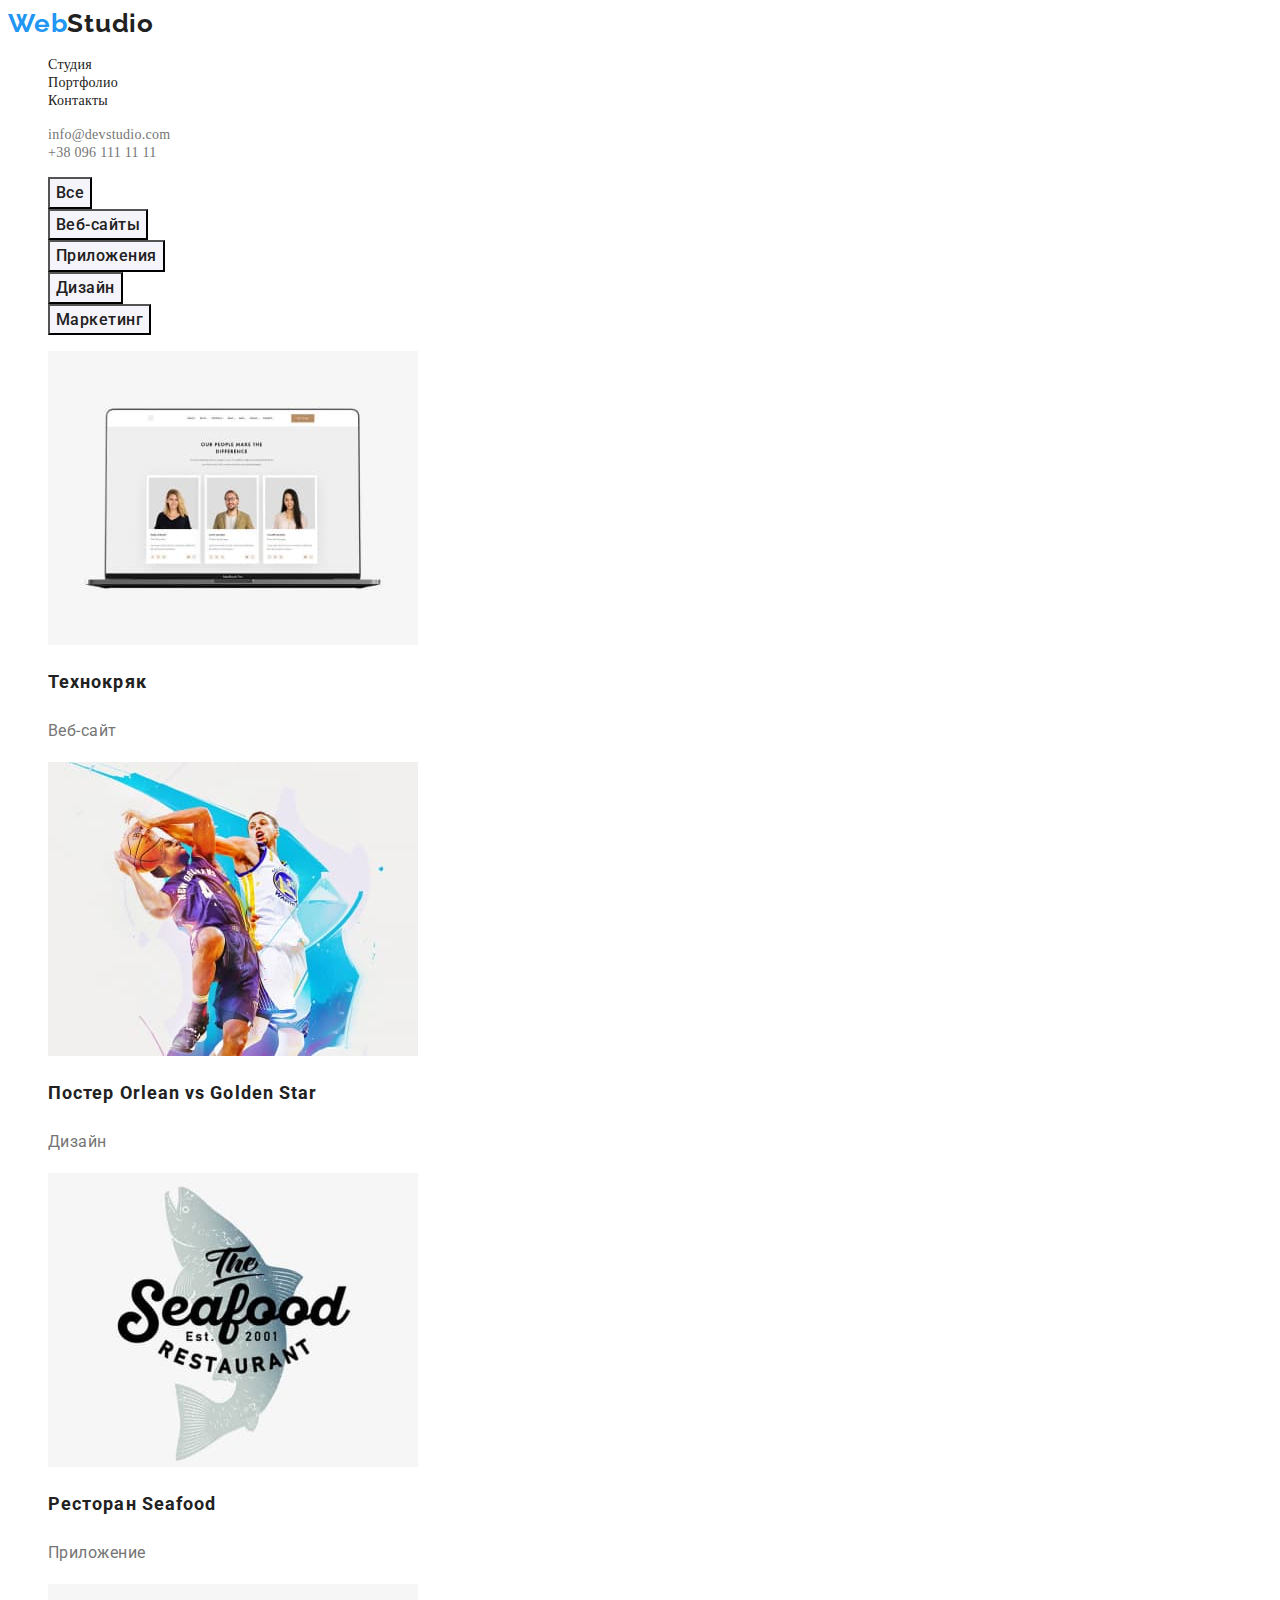
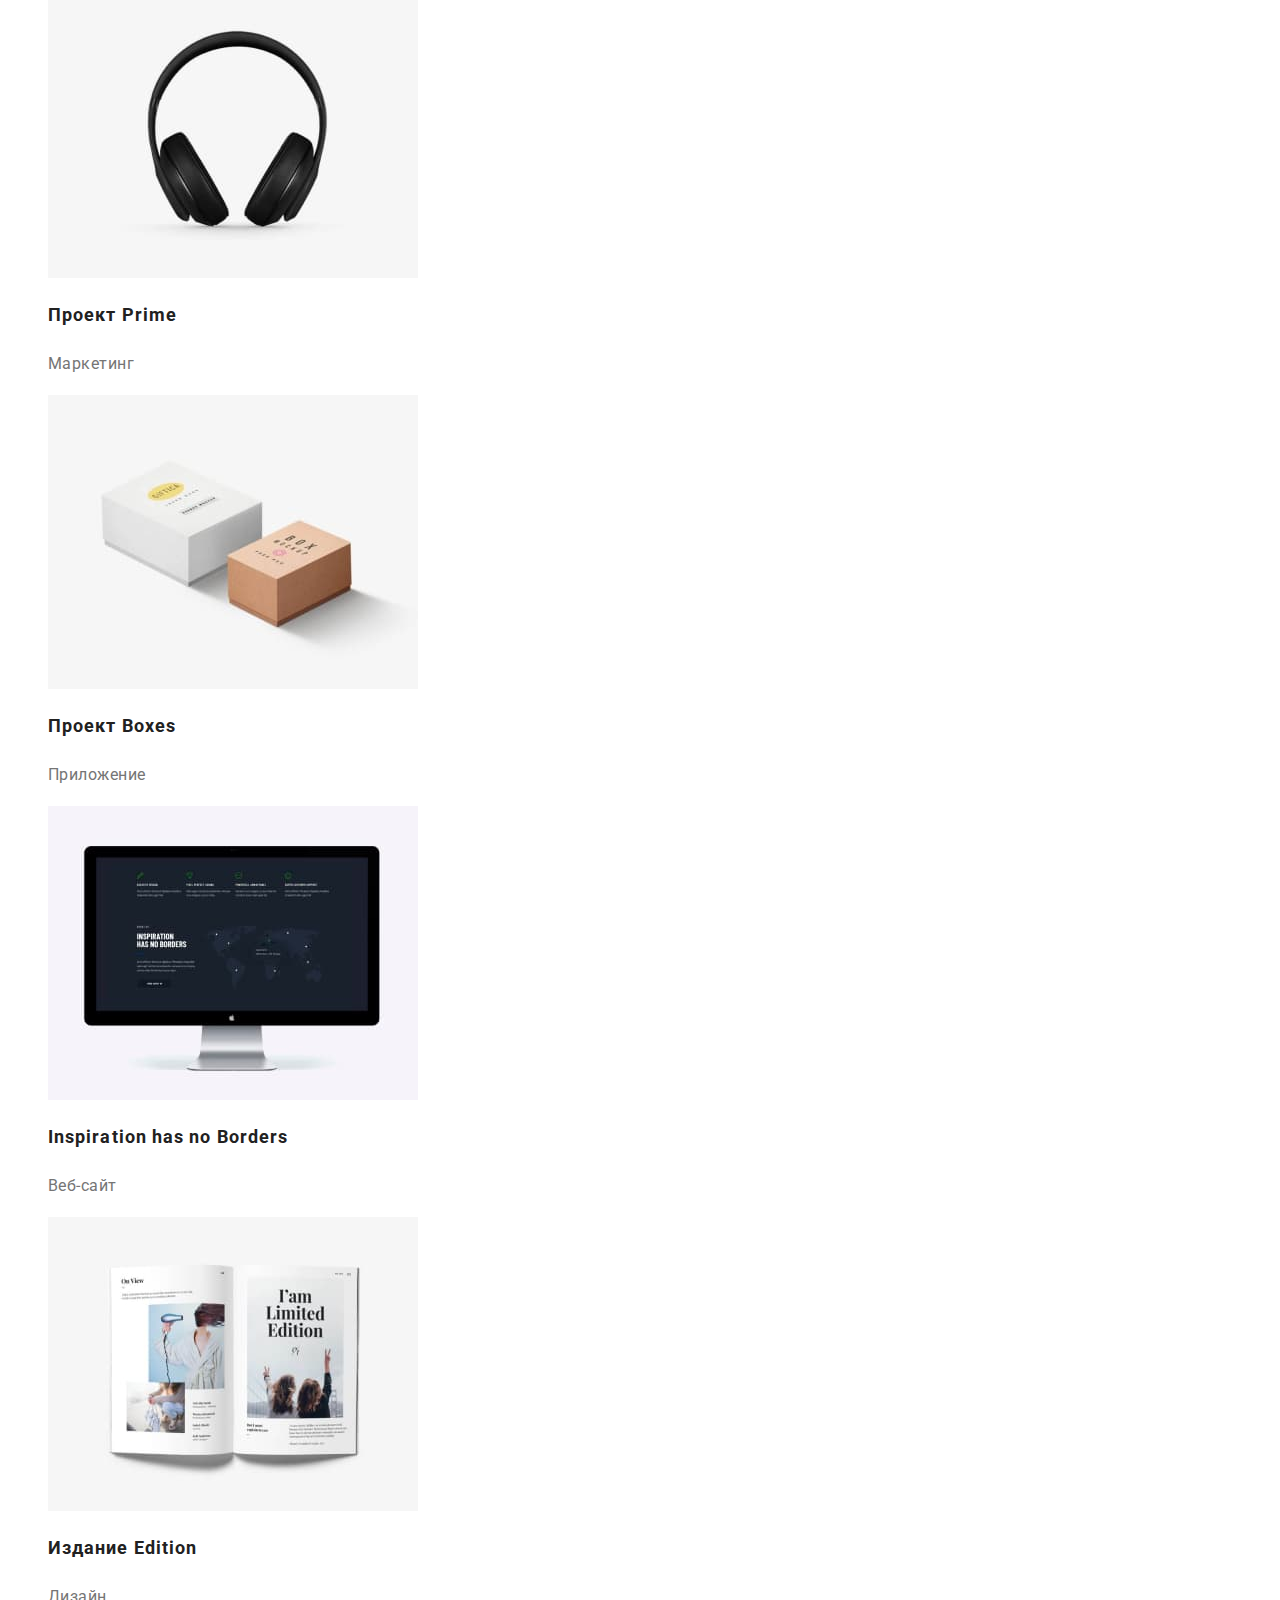
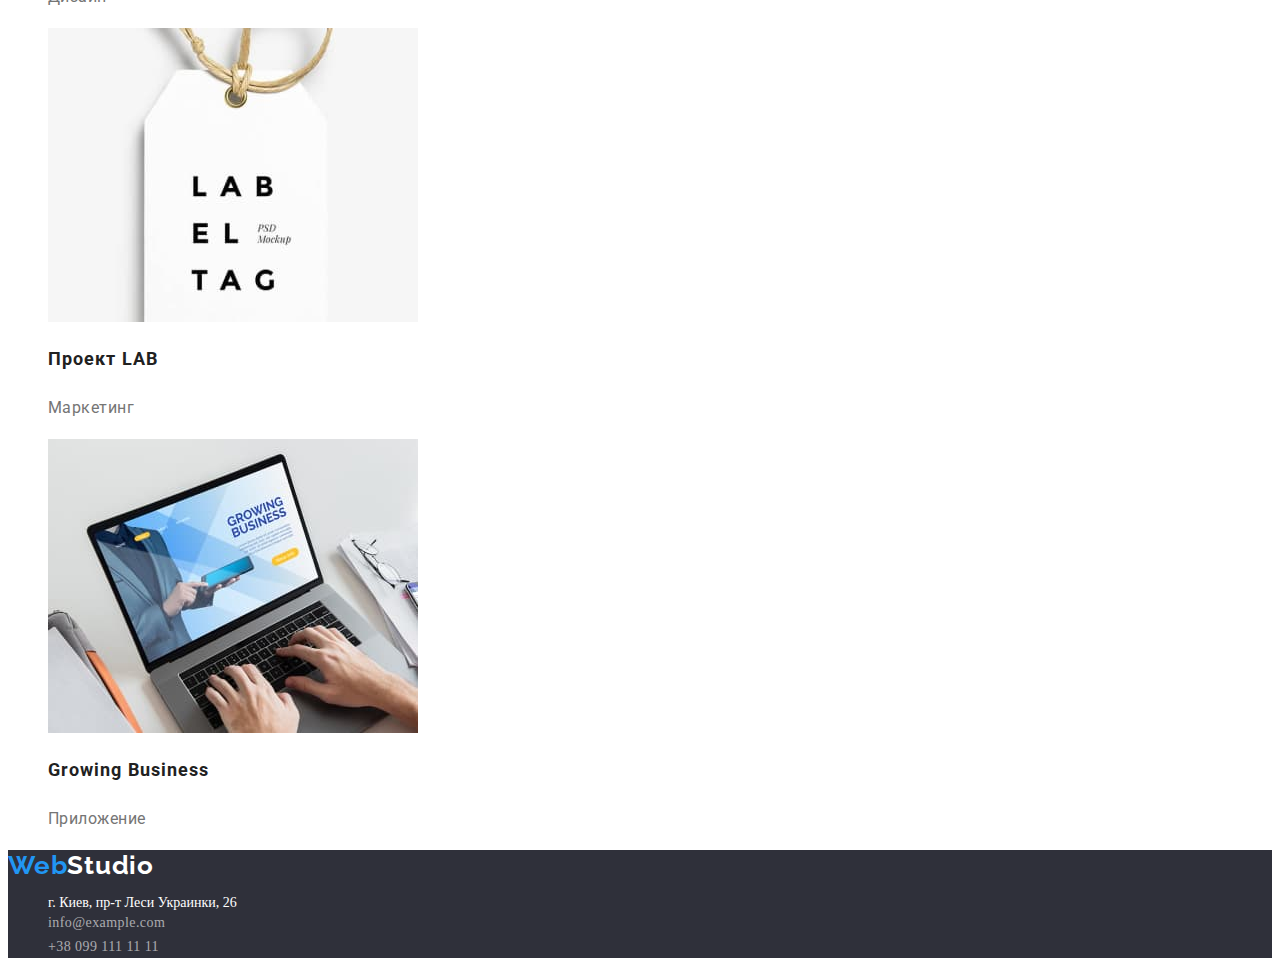
==== portfolio.html @ 95db676d "Initial commit" ====
<!DOCTYPE html>
<html lang="ru">
  <head>
    <meta charset="UTF-8" />
    <meta http-equiv="X-UA-Compatible" content="IE=edge" />
    <meta name="viewport" content="width=device-width, initial-scale=1.0" />
    <title>Document</title>
    <!--fonts-->
    <link rel="preconnect" href="https://fonts.googleapis.com" />
    <link rel="preconnect" href="https://fonts.gstatic.com" crossorigin />
    <link
      href="https://fonts.googleapis.com/css2?family=Raleway:wght@700&family=Roboto:wght@400;500;700;900&display=swap"
      rel="stylesheet"
    />
    <link rel="stylesheet" href="./css/styles.css" />
  </head>
  <body>
    <header class="header">
      <!--logo-->
      <a href="" lang="en" class="logo"
        >Web<span class="colortext-header">Studio</span></a
      >
      <section>
        <nav class="navigation">
          <ul class="list-index">
            <li class="item-index">
              <a href="./index.html" class="link">Студия</a>
            </li>
            <li class="item-index">
              <a href="./portfolio.html" class="link">Портфолио</a>
            </li>
            <li class="item-index">
              <a href="" class="link">Контакты</a>
            </li>
          </ul>
        </nav>
      </section>
      <ul class="contacts">
        <li class="item-contacts-mail">
          <a href="" class="link-contacts-mail">info@devstudio.com</a>
        </li>
        <li class="item-contacts-tel">
          <a href="" class="link-contacts-tel">+38 096 111 11 11</a>
        </li>
      </ul>
    </header>
    <main class="page">
      <section>
        <h1 hidden>Catalog</h1>
        <ul>
          <li>
            <button type="button" class="portfolio-btn">Все</button>
          </li>
          <li>
            <button type="button" class="portfolio-btn">Веб-сайты</button>
          </li>
          <li>
            <button type="button" class="portfolio-btn">Приложения</button>
          </li>
          <li>
            <button type="button" class="portfolio-btn">Дизайн</button>
          </li>
          <li>
            <button type="button" class="portfolio-btn">Маркетинг</button>
          </li>
        </ul>

        <ul>
          <li>
            <img width="370" src="./images/portfolio img1.jpg" alt="" />

            <h2 class="subtitle">Технокряк</h2>
            <p class="portfolio-content">Веб-сайт</p>
          </li>

          <li>
            <img width="370" src="./images/portfolio img2.jpg" alt="" />

            <h2 class="subtitle">
              Постер <span lang="en">Orlean vs Golden Star</span>
            </h2>
            <p class="portfolio-content">Дизайн</p>
          </li>

          <li>
            <img width="370" src="./images/portfolio img3.jpg" alt="" />

            <h2 class="subtitle">Ресторан <span lang="en">Seafood</span></h2>
            <p class="portfolio-content">Приложение</p>
          </li>

          <li>
            <img width="370" src="./images/portfolio img4.jpg" alt="" />

            <h2 class="subtitle">Проект <span lang="en">Prime</span></h2>
            <p class="portfolio-content">Маркетинг</p>
          </li>

          <li>
            <img width="370" src="./images/portfolio img5.jpg" alt="" />

            <h2 class="subtitle">Проект <span lang="en">Boxes</span></h2>
            <p class="portfolio-content">Приложение</p>
          </li>

          <li>
            <img width="370" src="./images/portfolio img6.jpg" alt="" />

            <h2 class="subtitle" lang="en">Inspiration has no Borders</h2>
            <p class="portfolio-content">Веб-сайт</p>
          </li>

          <li>
            <img width="370" src="./images/portfolio img7.jpg" alt="" />

            <h2 class="subtitle">Издание <span lang="en">Edition</span></h2>
            <p class="portfolio-content">Дизайн</p>
          </li>

          <li>
            <img width="370" src="./images/portfolio img8.jpg" alt="" />

            <h2 class="subtitle">Проект <span lang="en">LAB</span></h2>
            <p class="portfolio-content">Маркетинг</p>
          </li>

          <li>
            <img width="370" src="./images/portfolio img9.jpg" alt="" />

            <h2 class="subtitle" lang="en">Growing Business</h2>
            <p class="portfolio-content">Приложение</p>
          </li>
        </ul>
      </section>
    </main>
    <footer class="footer">
      <!--logo-->
      <a href="" class="logo"
        >Web<span class="colortext-footer">Studio</span></a
      >
      <address class="address">
        <ul class="address-list">
          <li class="address-item">г. Киев, пр-т Леси Украинки, 26</li>
          <li>
            <a href="" class="mail">info@example.com</a>
          </li>
          <li>
            <a href="" class="tel">+38 099 111 11 11</a>
          </li>
        </ul>
      </address>
    </footer>
  </body>
</html>
---- css/styles.css ----
:root{
    --main-text-color: #212121;
    --secondary-text-color: #757575;
    --text-color: #FFFFFF;
    --accent: #2196F3;
    --main-background-color:#F5F4FA;
    --secondary-background-color:#FFFFFF;
    --additional-color:#2F303A;
}
.page{
    background-color: #FFFFFF;
    font-family: Roboto,sans-serif;
}
/*main text color #212121*/
/*secondary text color #757575*/
/*#FFFFFF*/
/*accent #2196F3*/
/*header styles*/
.header {
    background-color: #FFFFFF
}
ul{list-style: none;}

.logo {
    font-family: 'Raleway';
    font-weight: 700;
    font-size: 26px;
    line-height: 1.2;
    letter-spacing: 0.03em;
    color:var(--accent);
    text-decoration: none;
}
.colortext-header{
    color:var(--main-text-color);
}
.link.current{
    color: #2196F3;}
.link{
    font-weight: 500;
    font-size: 14px;
    line-height: 1.14;
    letter-spacing: 0.02em;
    color:var(--main-text-color);
    text-decoration: none;
}
.link:hover,
.link:focus {
    color: var(--accent);
}

.link-contacts-mail {
    font-weight: 500;
    font-size: 14px;
    line-height: 1.14;
    letter-spacing: 0.02em;
    color:var(--secondary-text-color);
    text-decoration: none;
}
.link-contacts-mail:hover,
.link-contacts-mail:focus{
    color:var(--accent);
}

.link-contacts-tel {
    font-weight: 500;
    font-size: 14px;
    line-height: 1.14;
    letter-spacing: 0.02em;
    color:var(--secondary-text-color);
    text-decoration: none;
}
.link-contacts-tel:hover,
.link-contacts-tel:focus{
    color: var(--accent);
}

/*hero styles*/
.hero {
    background-color: var(--additional-color);
}

.hero-title {
    font-weight: 900;
    font-size: 44px;
    line-height:1.4;
    text-align:center;
    letter-spacing: 0.06em;
    text-transform: uppercase;
    color:var(--text-color);
}
.hero-btn {
    font-size: 16px;
    line-height: 1.8;
    font-weight: 700;
    font-family: inherit;
    background:var(--accent);
    color: var(--text-color);
    box-shadow: 0px 4px 4px rgba(0, 0, 0, 0.15);
    border-radius: 4;
    cursor: pointer;
}


/*features*/
.list-features {
    font-size: 14px;
    line-height: 1.7;
    letter-spacing: 0.03em;
    color:var(--secondary-text-color);
}

.title-features {
    font-weight: 700;
    font-size: 14px;
    line-height: 1.14;
    letter-spacing: 0.03em;
    text-transform: uppercase;
    color:var(--main-text-color);
}
/*work*/
.work {
    background-color: var(--text-color);
}

.section-title {
    font-weight: 700;
    font-size: 36px;
    line-height: 1.2;
    text-align: center;
    letter-spacing: 0.03em;
    color:var(--main-text-color);
}

/*team*/
.team{
    background-color: var(--main-background-color);
}
.team-item{
    background-color: var(--secondary-background-color);
}
.team-subtitle{
        font-size: 16px;
        font-weight: 500;
        line-height: 1.2;
        letter-spacing: 0.03em;
        text-align: center;
        color: var(--main-text-color);
}
.position{
        font-size: 16px;
        font-weight: 400;
        line-height: 1.2;
        letter-spacing: 0.03em;
        text-align: center;
        color: var(--secondary-text-color);
}
/*footer*/
.footer {
    background-color: var(--additional-color);
    border-radius: 0;
}
.colortext-footer {
    color: var(--text-color);
}
.address-list{
    font-size: 14px;
    font-style: normal;
    color: var(--text-color);
}
.mail{
    font-style: normal;
    font-size: 14px;
    line-height: 1.7;
    letter-spacing: 0.03em;
    text-decoration: none;
    color: rgba(255, 255, 255, 0.6);}
.mail:hover,
.mail:focus{
    color: var(--accent);
    color: var(--accent);
}
  .tel  {
    font-style: normal;
    font-size: 14px;
    line-height: 1.7;
    letter-spacing: 0.03em;
    text-decoration: none;
    color: rgba(255, 255, 255, 0.6);
}
.tel:hover,
.mail:focus{
    color: var(--accent);
}

/*portfolio*/
.portfolio-btn{
    font-family: inherit;
    font-size: 16px;
    font-weight: 500;
    line-height: 1.6;
    letter-spacing: 0.03em;
    text-align: center;
    background: #F5F4FA;
    color: var(--main-text-color);

}
.portfolio-btn:hover,
.portfolio-btn:focus{   
    background: var(--accent);
    color: var(--text-color);
    cursor: pointer;
}
.subtitle{
    font-style: normal;
    font-weight: 700;
    font-size: 18px;
    line-height: 36px;
    letter-spacing: 0.06em;
    color: var(--main-text-color);
}
.portfolio-content{
    font-style: normal;
    font-size: 16px;
    line-height: 30px;
    letter-spacing: 0.03em;
    color: var(--secondary-text-color);
}
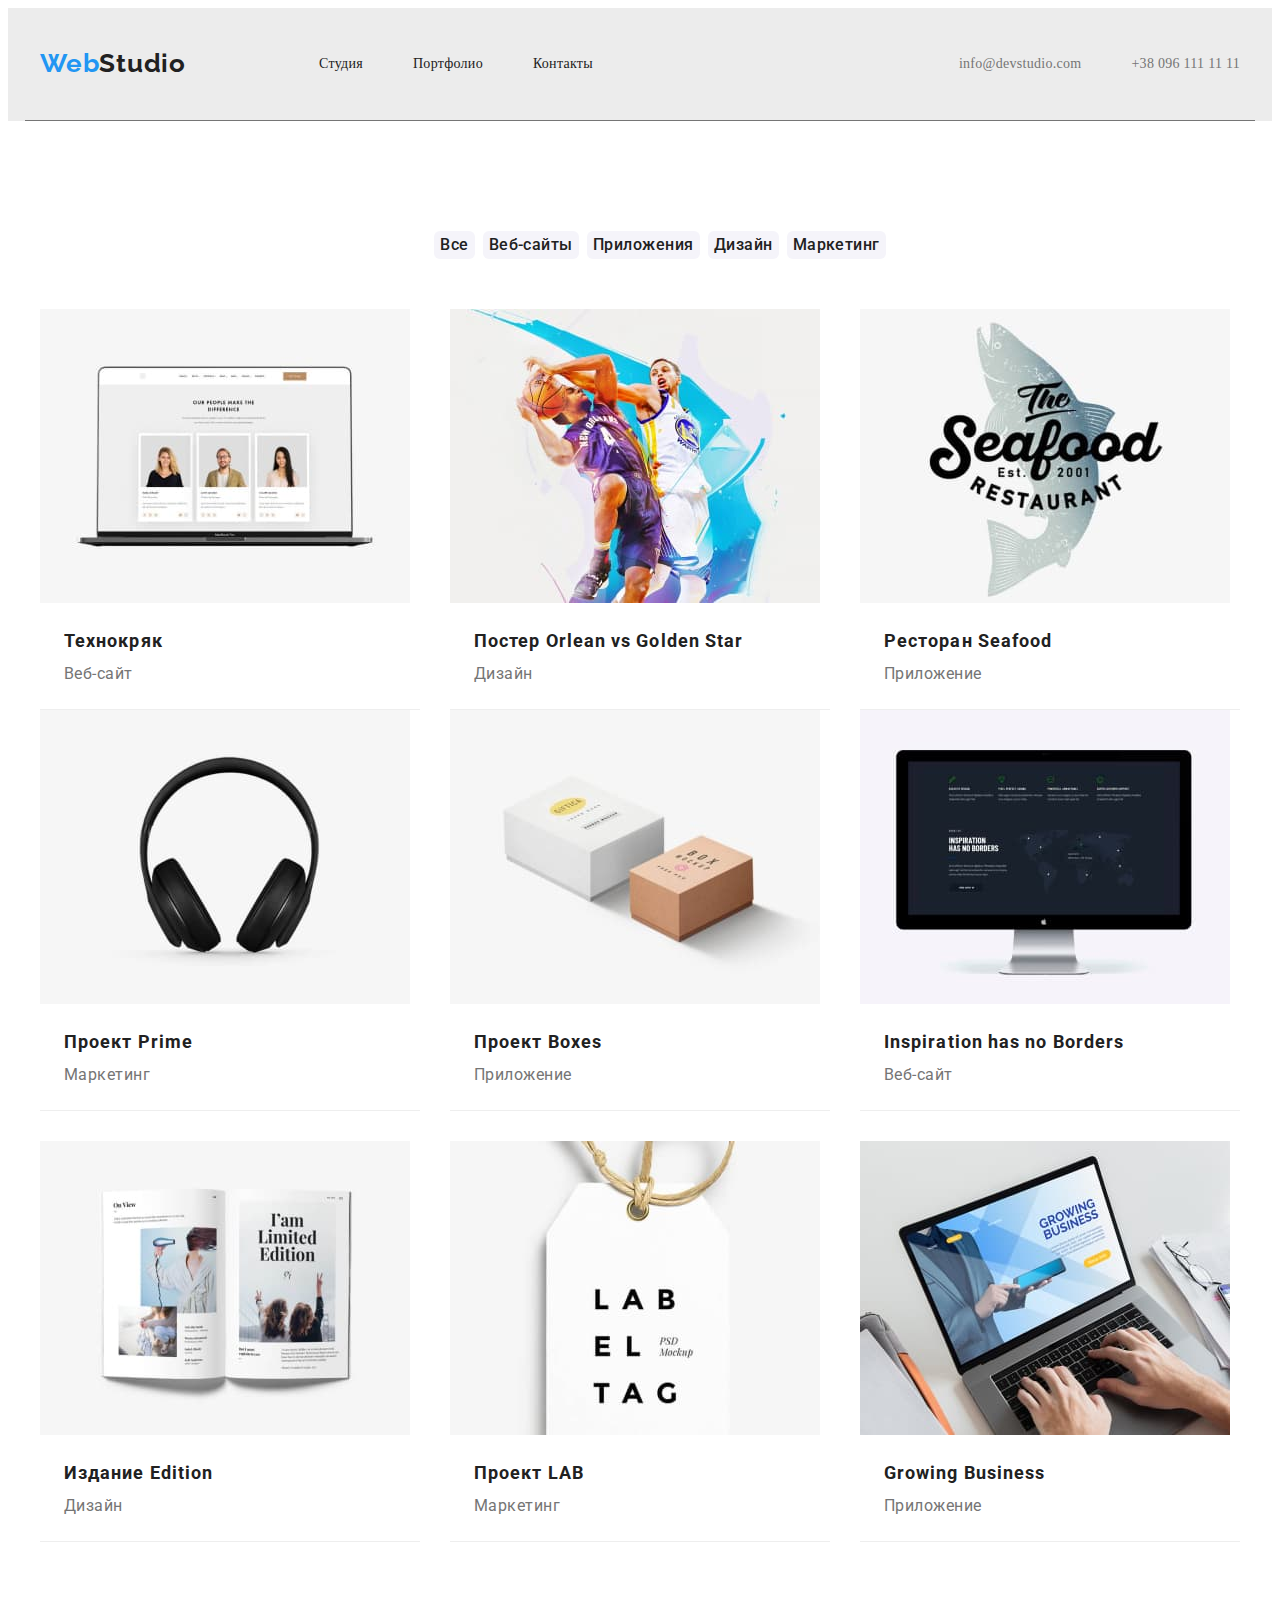
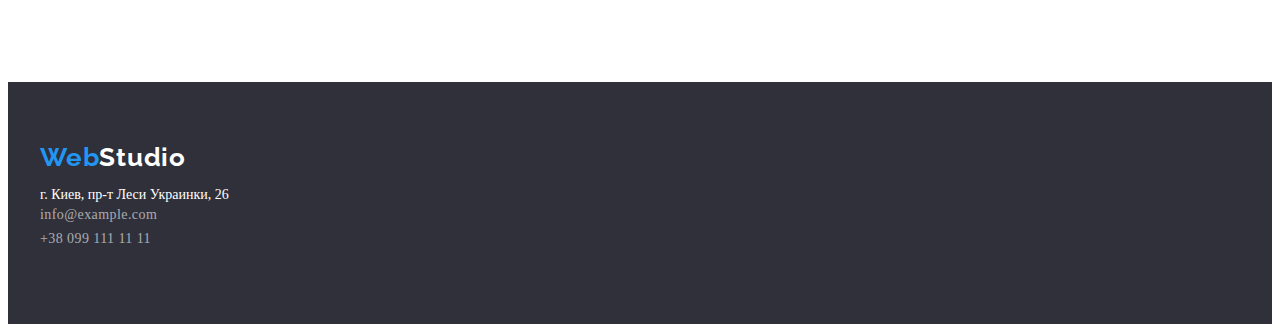
==== commit 271adf2f: "portfolio(completed)" ====
--- a/portfolio.html
+++ b/portfolio.html
@@ -16,139 +16,144 @@
   </head>
   <body>
     <header class="header">
-      <!--logo-->
-      <a href="" lang="en" class="logo"
-        >Web<span class="colortext-header">Studio</span></a
-      >
-      <section>
-        <nav class="navigation">
-          <ul class="list-index">
-            <li class="item-index">
-              <a href="./index.html" class="link">Студия</a>
+      <div class="container header-container">
+        <!--logo-->
+        <a href="" lang="en" class="logo"
+          >Web<span class="colortext-header">Studio</span></a
+        >
+        <section>
+          <nav class="navigation">
+            <ul class="list-index">
+              <li class="item-index">
+                <a href="./index.html" class="link">Студия</a>
+              </li>
+              <li class="item-index">
+                <a href="./portfolio.html" class="link">Портфолио</a>
+              </li>
+              <li class="item-index">
+                <a href="" class="link">Контакты</a>
+              </li>
+            </ul>
+          </nav>
+        </section>
+        <ul class="contacts">
+          <li class="item-contacts-mail">
+            <a href="" class="link-contacts-mail">info@devstudio.com</a>
+          </li>
+          <li class="item-contacts-tel">
+            <a href="" class="link-contacts-tel">+38 096 111 11 11</a>
+          </li>
+        </ul>
+      </div>
+    </header>
+    <main class="page">
+      <section class="portfolio">
+        <div class="container">
+          <h1 hidden>Catalog</h1>
+          <ul class="btn-list">
+            <li class="btn-item">
+              <button type="button" class="portfolio-btn">Все</button>
             </li>
-            <li class="item-index">
-              <a href="./portfolio.html" class="link">Портфолио</a>
+            <li class="btn-item">
+              <button type="button" class="portfolio-btn">Веб-сайты</button>
             </li>
-            <li class="item-index">
-              <a href="" class="link">Контакты</a>
+            <li class="btn-item">
+              <button type="button" class="portfolio-btn">Приложения</button>
+            </li>
+            <li class="btn-item">
+              <button type="button" class="portfolio-btn">Дизайн</button>
+            </li>
+            <li class="btn-item">
+              <button type="button" class="portfolio-btn">Маркетинг</button>
             </li>
           </ul>
-        </nav>
-      </section>
-      <ul class="contacts">
-        <li class="item-contacts-mail">
-          <a href="" class="link-contacts-mail">info@devstudio.com</a>
-        </li>
-        <li class="item-contacts-tel">
-          <a href="" class="link-contacts-tel">+38 096 111 11 11</a>
-        </li>
-      </ul>
-    </header>
-    <main class="page">
-      <section>
-        <h1 hidden>Catalog</h1>
-        <ul>
-          <li>
-            <button type="button" class="portfolio-btn">Все</button>
-          </li>
-          <li>
-            <button type="button" class="portfolio-btn">Веб-сайты</button>
-          </li>
-          <li>
-            <button type="button" class="portfolio-btn">Приложения</button>
-          </li>
-          <li>
-            <button type="button" class="portfolio-btn">Дизайн</button>
-          </li>
-          <li>
-            <button type="button" class="portfolio-btn">Маркетинг</button>
-          </li>
-        </ul>
+          <ul class="portfolio-container">
+            <li class="portfolio-item">
+              <img width="370" src="./images/portfolio img1.jpg" alt="" />
 
-        <ul>
-          <li>
-            <img width="370" src="./images/portfolio img1.jpg" alt="" />
+              <h2 class="subtitle">Технокряк</h2>
+              <p class="portfolio-content">Веб-сайт</p>
+            </li>
 
-            <h2 class="subtitle">Технокряк</h2>
-            <p class="portfolio-content">Веб-сайт</p>
-          </li>
+            <li class="portfolio-item">
+              <img width="370" src="./images/portfolio img2.jpg" alt="" />
 
-          <li>
-            <img width="370" src="./images/portfolio img2.jpg" alt="" />
+              <h2 class="subtitle">
+                Постер <span lang="en">Orlean vs Golden Star</span>
+              </h2>
+              <p class="portfolio-content">Дизайн</p>
+            </li>
 
-            <h2 class="subtitle">
-              Постер <span lang="en">Orlean vs Golden Star</span>
-            </h2>
-            <p class="portfolio-content">Дизайн</p>
-          </li>
+            <li class="portfolio-item">
+              <img width="370" src="./images/portfolio img3.jpg" alt="" />
 
-          <li>
-            <img width="370" src="./images/portfolio img3.jpg" alt="" />
+              <h2 class="subtitle">Ресторан <span lang="en">Seafood</span></h2>
+              <p class="portfolio-content">Приложение</p>
+            </li>
 
-            <h2 class="subtitle">Ресторан <span lang="en">Seafood</span></h2>
-            <p class="portfolio-content">Приложение</p>
-          </li>
+            <li class="portfolio-item">
+              <img width="370" src="./images/portfolio img4.jpg" alt="" />
 
-          <li>
-            <img width="370" src="./images/portfolio img4.jpg" alt="" />
+              <h2 class="subtitle">Проект <span lang="en">Prime</span></h2>
+              <p class="portfolio-content">Маркетинг</p>
+            </li>
 
-            <h2 class="subtitle">Проект <span lang="en">Prime</span></h2>
-            <p class="portfolio-content">Маркетинг</p>
-          </li>
+            <li class="portfolio-item">
+              <img width="370" src="./images/portfolio img5.jpg" alt="" />
 
-          <li>
-            <img width="370" src="./images/portfolio img5.jpg" alt="" />
+              <h2 class="subtitle">Проект <span lang="en">Boxes</span></h2>
+              <p class="portfolio-content">Приложение</p>
+            </li>
 
-            <h2 class="subtitle">Проект <span lang="en">Boxes</span></h2>
-            <p class="portfolio-content">Приложение</p>
-          </li>
+            <li class="portfolio-item">
+              <img width="370" src="./images/portfolio img6.jpg" alt="" />
 
-          <li>
-            <img width="370" src="./images/portfolio img6.jpg" alt="" />
+              <h2 class="subtitle" lang="en">Inspiration has no Borders</h2>
+              <p class="portfolio-content">Веб-сайт</p>
+            </li>
 
-            <h2 class="subtitle" lang="en">Inspiration has no Borders</h2>
-            <p class="portfolio-content">Веб-сайт</p>
-          </li>
+            <li class="portfolio-item">
+              <img width="370" src="./images/portfolio img7.jpg" alt="" />
 
-          <li>
-            <img width="370" src="./images/portfolio img7.jpg" alt="" />
+              <h2 class="subtitle">Издание <span lang="en">Edition</span></h2>
+              <p class="portfolio-content">Дизайн</p>
+            </li>
 
-            <h2 class="subtitle">Издание <span lang="en">Edition</span></h2>
-            <p class="portfolio-content">Дизайн</p>
-          </li>
+            <li class="portfolio-item">
+              <img width="370" src="./images/portfolio img8.jpg" alt="" />
 
-          <li>
-            <img width="370" src="./images/portfolio img8.jpg" alt="" />
+              <h2 class="subtitle">Проект <span lang="en">LAB</span></h2>
+              <p class="portfolio-content">Маркетинг</p>
+            </li>
 
-            <h2 class="subtitle">Проект <span lang="en">LAB</span></h2>
-            <p class="portfolio-content">Маркетинг</p>
-          </li>
+            <li class="portfolio-item">
+              <img width="370" src="./images/portfolio img9.jpg" alt="" />
 
-          <li>
-            <img width="370" src="./images/portfolio img9.jpg" alt="" />
-
-            <h2 class="subtitle" lang="en">Growing Business</h2>
-            <p class="portfolio-content">Приложение</p>
-          </li>
-        </ul>
+              <h2 class="subtitle" lang="en">Growing Business</h2>
+              <p class="portfolio-content">Приложение</p>
+            </li>
+          </ul>
+        </div>
       </section>
     </main>
     <footer class="footer">
-      <!--logo-->
-      <a href="" class="logo"
-        >Web<span class="colortext-footer">Studio</span></a
-      >
-      <address class="address">
-        <ul class="address-list">
-          <li class="address-item">г. Киев, пр-т Леси Украинки, 26</li>
-          <li>
-            <a href="" class="mail">info@example.com</a>
-          </li>
-          <li>
-            <a href="" class="tel">+38 099 111 11 11</a>
-          </li>
-        </ul>
-      </address>
+      <div class="container">
+        <!--logo-->
+        <a href="" class="logo"
+          >Web<span class="colortext-footer">Studio</span></a
+        >
+        <address class="address">
+          <ul class="address-list">
+            <li class="address-item">г. Киев, пр-т Леси Украинки, 26</li>
+            <li>
+              <a href="" class="mail">info@example.com</a>
+            </li>
+            <li>
+              <a href="" class="tel">+38 099 111 11 11</a>
+            </li>
+          </ul>
+        </address>
+      </div>
     </footer>
   </body>
 </html>
--- a/css/styles.css
+++ b/css/styles.css
@@ -6,22 +6,49 @@
     --main-background-color:#F5F4FA;
     --secondary-background-color:#FFFFFF;
     --additional-color:#2F303A;
+    --border-color:#ECECEC;
+    --secondary-border-color:#EEEEEE;
 }
 .page{
     background-color: #FFFFFF;
     font-family: Roboto,sans-serif;
+}
+h1, h2, h3, p{
+    margin: 0;
+}
+img{
+    display: block;
+    max-width: 100%;
+}
+.section{
+    padding-top: 94px;
+    padding-bottom: 94px;
 }
 /*main text color #212121*/
 /*secondary text color #757575*/
 /*#FFFFFF*/
 /*accent #2196F3*/
 /*header styles*/
-.header {
-    background-color: #FFFFFF
-}
-ul{list-style: none;}
+
+.container{
+    width: 1200px;
+    padding-left: 15px;
+    padding-right: 15px;
+    margin-left: auto;
+    margin-right: auto;
+}
+.header{
+    background-color: var(--border-color)
+}
+.header-container {
+    display: flex;
+    align-items: center;
+    border-bottom:1px solid var(--secondary-text-color) ;}
+ul{
+    list-style: none;}
 
 .logo {
+    margin-right: 93px;
     font-family: 'Raleway';
     font-weight: 700;
     font-size: 26px;
@@ -33,8 +60,17 @@
 .colortext-header{
     color:var(--main-text-color);
 }
+.list-index{
+    display: flex;
+}
+.item-index{
+    margin-right: 50px;
+}
+.item-index:last-child{
+    margin-right: 0;
+}
 .link.current{
-    color: #2196F3;}
+    color: var(--accent);}
 .link{
     font-weight: 500;
     font-size: 14px;
@@ -42,12 +78,20 @@
     letter-spacing: 0.02em;
     color:var(--main-text-color);
     text-decoration: none;
+    padding-top: 32px;
+    padding-bottom: 32px;
+    display: block;
 }
 .link:hover,
 .link:focus {
     color: var(--accent);
 }
 
+.contacts{
+    margin-left: auto;
+    display: flex;
+    align-items: center;
+}
 .link-contacts-mail {
     font-weight: 500;
     font-size: 14px;
@@ -55,6 +99,9 @@
     letter-spacing: 0.02em;
     color:var(--secondary-text-color);
     text-decoration: none;
+    padding-top: 32px;
+    padding-bottom: 32px;
+    display: block;
 }
 .link-contacts-mail:hover,
 .link-contacts-mail:focus{
@@ -68,17 +115,29 @@
     letter-spacing: 0.02em;
     color:var(--secondary-text-color);
     text-decoration: none;
+    padding-top: 32px;
+    padding-bottom: 32px;
+    display: block;
 }
 .link-contacts-tel:hover,
 .link-contacts-tel:focus{
     color: var(--accent);
+}
+.item-contacts-mail{
+    margin-right: 50px;
 }
 
 /*hero styles*/
 .hero {
     background-color: var(--additional-color);
 }
-
+.hero{
+    padding-left: 452px;;
+    padding-right: 452px;
+    padding-top:200px ;
+    padding-bottom:280px ;
+    align-content: center;
+}
 .hero-title {
     font-weight: 900;
     font-size: 44px;
@@ -89,6 +148,8 @@
     color:var(--text-color);
 }
 .hero-btn {
+    width: 200px;
+    height: 50px;
     font-size: 16px;
     line-height: 1.8;
     font-weight: 700;
@@ -96,7 +157,7 @@
     background:var(--accent);
     color: var(--text-color);
     box-shadow: 0px 4px 4px rgba(0, 0, 0, 0.15);
-    border-radius: 4;
+    text-align: center;
     cursor: pointer;
 }
 
@@ -108,6 +169,10 @@
     letter-spacing: 0.03em;
     color:var(--secondary-text-color);
 }
+.item-features{
+    display:inline-block;
+    width: 270px;
+}
 
 .title-features {
     font-weight: 700;
@@ -116,6 +181,14 @@
     letter-spacing: 0.03em;
     text-transform: uppercase;
     color:var(--main-text-color);
+    margin-bottom: 10px;
+}
+.content-features{
+    width: 270px;
+    margin-right: 30px;
+}
+.content-features:last-child{
+    margin-right: 0;
 }
 /*work*/
 .work {
@@ -130,18 +203,38 @@
     letter-spacing: 0.03em;
     color:var(--main-text-color);
 }
+.work-list{
+    display: flex;
+}
+.work-item{
+    width: 370px;
+    margin-right: 30px;
+}
+.work-item:last-child{
+    margin-right: 0;
+}
 
 /*team*/
 .team{
     background-color: var(--main-background-color);
 }
+.team-list{
+    display: flex;
+}
 .team-item{
     background-color: var(--secondary-background-color);
+    width: 270px;
+    margin-right:30px;
+}
+.team-item:last-child{
+    margin-right: 0;
 }
 .team-subtitle{
         font-size: 16px;
         font-weight: 500;
         line-height: 1.2;
+        margin-top: 30px;
+        margin-bottom: 10px;
         letter-spacing: 0.03em;
         text-align: center;
         color: var(--main-text-color);
@@ -152,10 +245,13 @@
         line-height: 1.2;
         letter-spacing: 0.03em;
         text-align: center;
+        margin-bottom: 30px;
         color: var(--secondary-text-color);
 }
 /*footer*/
 .footer {
+    padding-top: 60px;
+    padding-bottom: 60px;
     background-color: var(--additional-color);
     border-radius: 0;
 }
@@ -163,6 +259,7 @@
     color: var(--text-color);
 }
 .address-list{
+    padding-left: 0;
     font-size: 14px;
     font-style: normal;
     color: var(--text-color);
@@ -193,7 +290,26 @@
 }
 
 /*portfolio*/
+.portfolio{
+    padding-top: 94px;
+    padding-bottom: 94px;
+}
+.btn-list{
+    display: flex;
+    align-items: center;
+    justify-content: center;
+    margin-bottom: 50px;
+}
+.btn-item{
+    margin-right: 8px;
+}
+.btn-item:last-child{
+    margin-right: 0;
+}
 .portfolio-btn{
+    padding: 6px, 22px;
+    border: none;
+    border-radius: 6px;
     font-family: inherit;
     font-size: 16px;
     font-weight: 500;
@@ -218,10 +334,33 @@
     letter-spacing: 0.06em;
     color: var(--main-text-color);
 }
+.portfolio-container{
+    display: flex;
+    flex-wrap: wrap;
+    padding-left: 0;
+}
+.portfolio-item{
+    width: 380px;
+    margin-right: 30px;
+    margin-bottom: 30px;
+    border-bottom:1px solid var(--secondary-border-color) ;
+}
+.portfolio-item:nth-child(3n){
+    margin-right: 0;
+}
+.portfolio-item:nth-child(-n+3){
+    margin-bottom: 0;
+}
+.subtitle{
+    margin-left: 24px;
+    margin-top: 20px;
+}
 .portfolio-content{
+    margin-left: 24px;
+    margin-bottom: 20px;
     font-style: normal;
     font-size: 16px;
     line-height: 30px;
     letter-spacing: 0.03em;
     color: var(--secondary-text-color);
-}+}
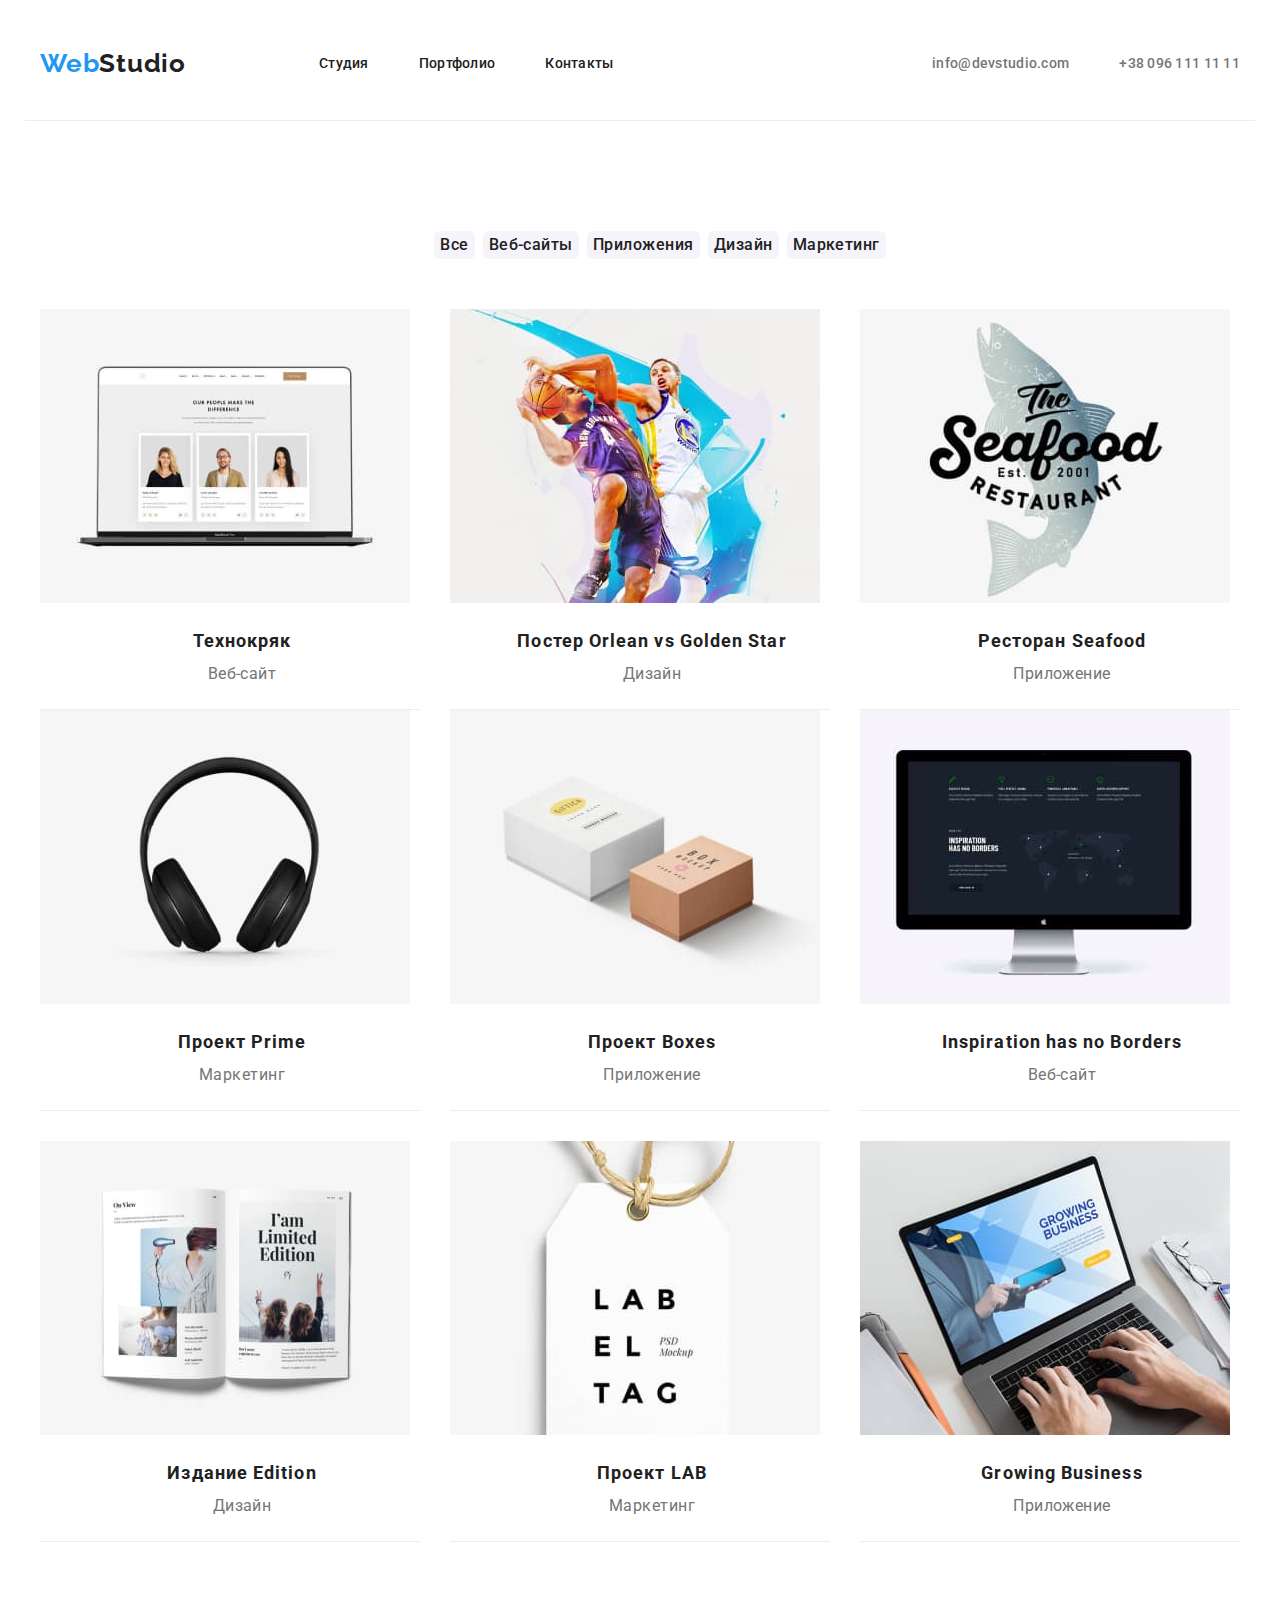
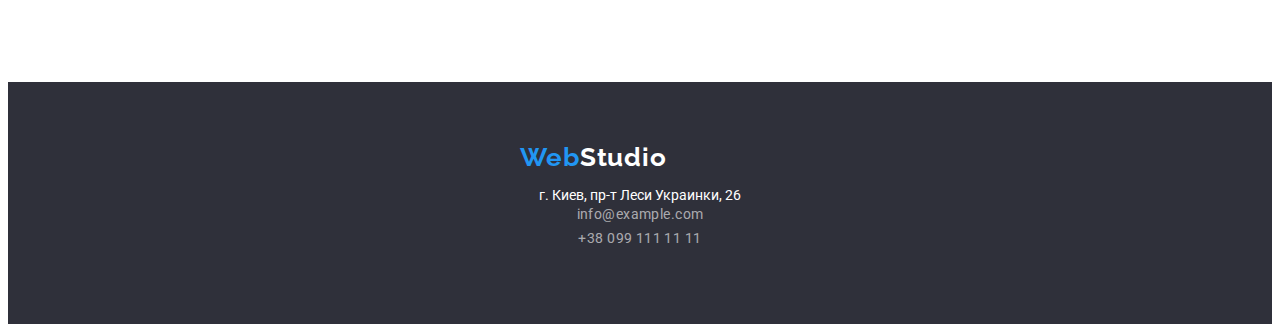
==== commit 22a37d08: "fixed header (font)" ====
--- a/portfolio.html
+++ b/portfolio.html
@@ -14,7 +14,7 @@
     />
     <link rel="stylesheet" href="./css/styles.css" />
   </head>
-  <body>
+  <body class="page">
     <header class="header">
       <div class="container header-container">
         <!--logo-->
@@ -46,7 +46,7 @@
         </ul>
       </div>
     </header>
-    <main class="page">
+    <main>
       <section class="portfolio">
         <div class="container">
           <h1 hidden>Catalog</h1>
--- a/css/styles.css
+++ b/css/styles.css
@@ -36,14 +36,15 @@
     padding-right: 15px;
     margin-left: auto;
     margin-right: auto;
+    text-align: center;
 }
 .header{
-    background-color: var(--border-color)
+    background-color: var(--text-color)
 }
 .header-container {
     display: flex;
     align-items: center;
-    border-bottom:1px solid var(--secondary-text-color) ;}
+    border-bottom:1px solid var(--border-color) ;}
 ul{
     list-style: none;}
 
@@ -132,13 +133,15 @@
     background-color: var(--additional-color);
 }
 .hero{
-    padding-left: 452px;;
-    padding-right: 452px;
+   
     padding-top:200px ;
     padding-bottom:280px ;
     align-content: center;
 }
 .hero-title {
+    margin-right: 452px;
+    margin-left: 452px;
+    width: 696px;
     font-weight: 900;
     font-size: 44px;
     line-height:1.4;
@@ -157,7 +160,6 @@
     background:var(--accent);
     color: var(--text-color);
     box-shadow: 0px 4px 4px rgba(0, 0, 0, 0.15);
-    text-align: center;
     cursor: pointer;
 }
 
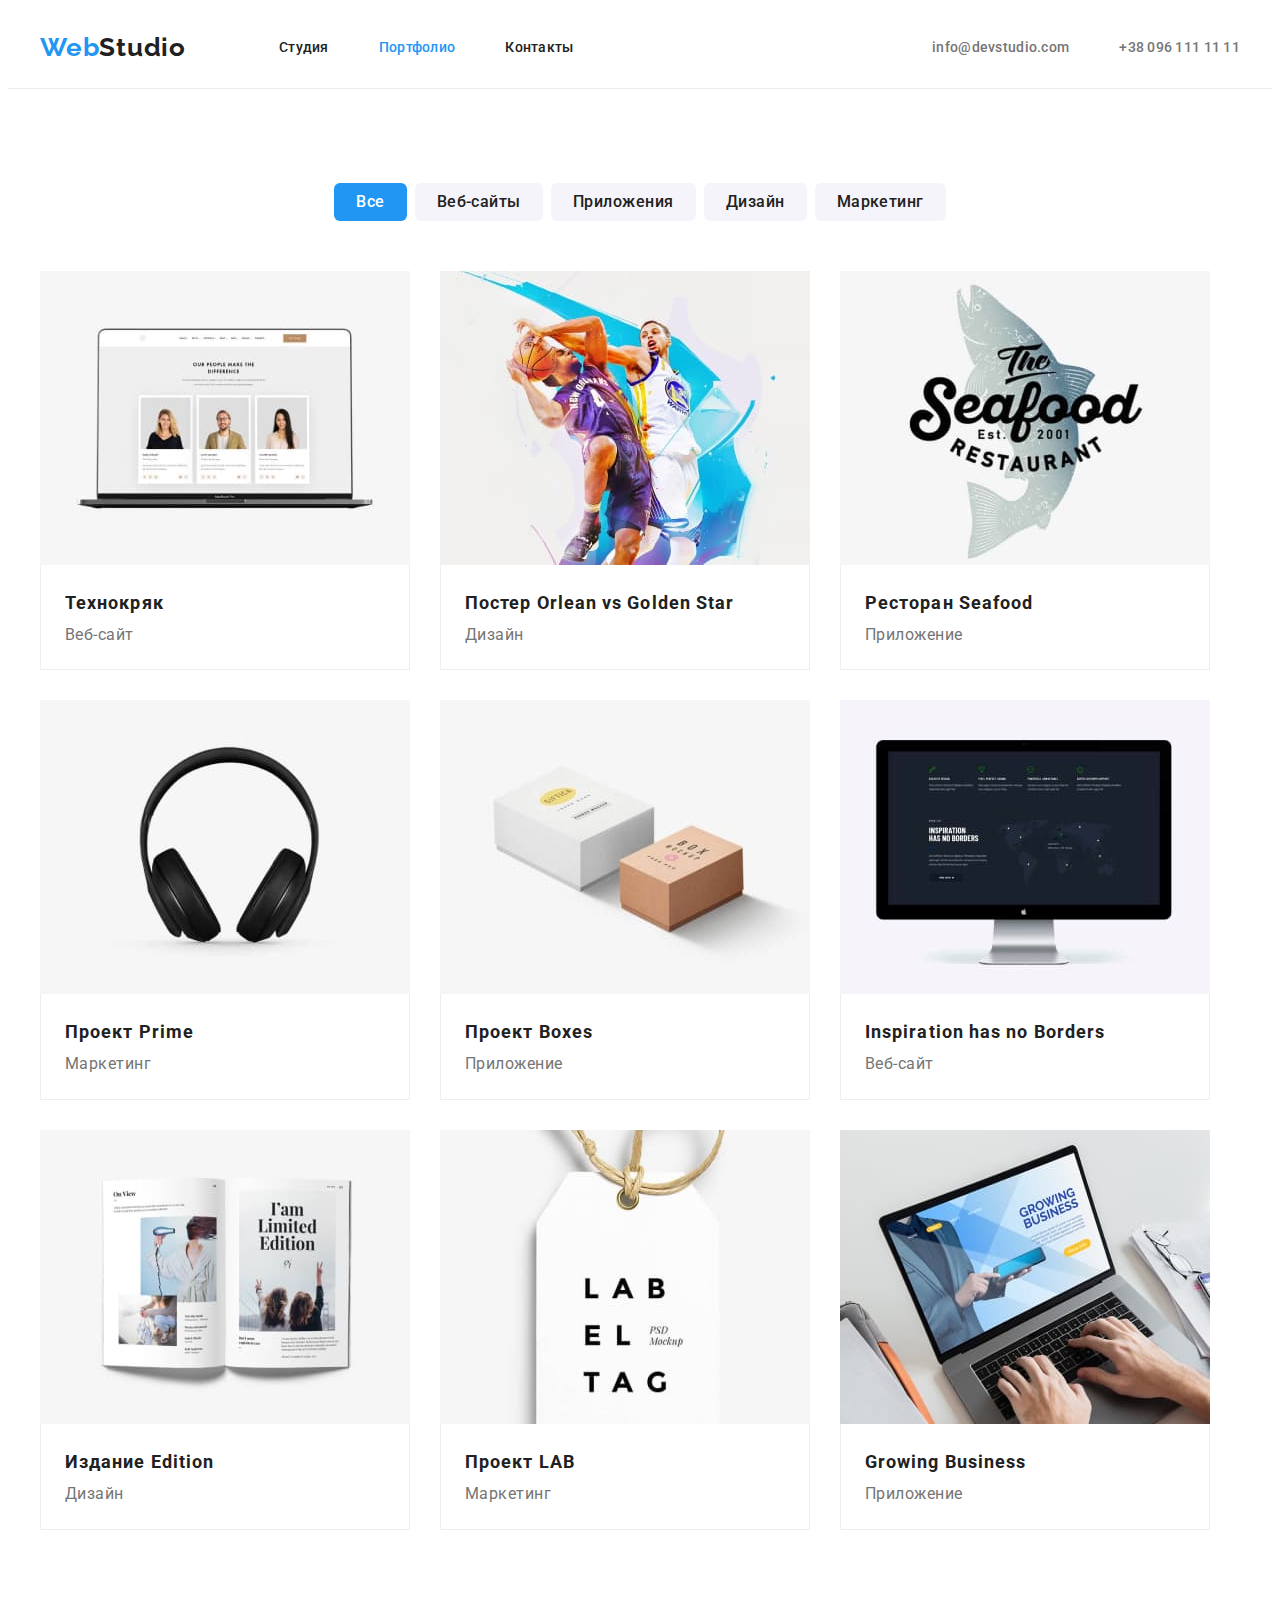
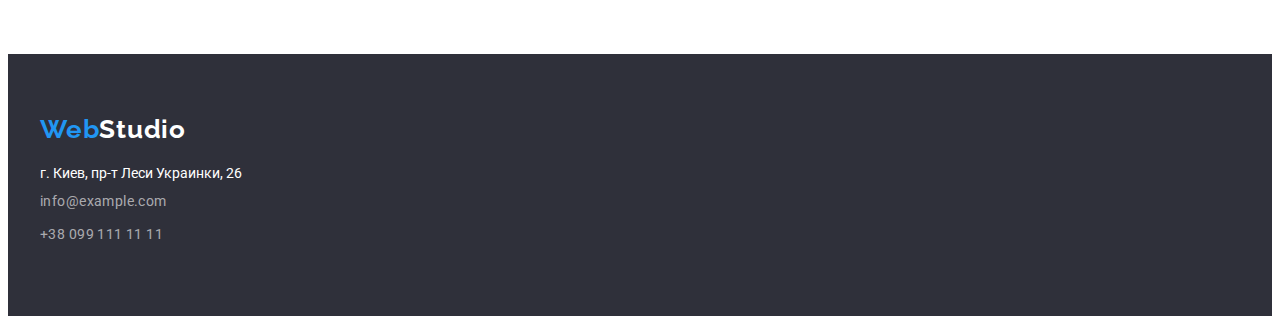
==== commit 6ce02a0b: "resubmit(1)" ====
--- a/portfolio.html
+++ b/portfolio.html
@@ -28,7 +28,7 @@
                 <a href="./index.html" class="link">Студия</a>
               </li>
               <li class="item-index">
-                <a href="./portfolio.html" class="link">Портфолио</a>
+                <a href="./portfolio.html" class="link current">Портфолио</a>
               </li>
               <li class="item-index">
                 <a href="" class="link">Контакты</a>
@@ -52,7 +52,7 @@
           <h1 hidden>Catalog</h1>
           <ul class="btn-list">
             <li class="btn-item">
-              <button type="button" class="portfolio-btn">Все</button>
+              <button type="button" class="portfolio-all-btn">Все</button>
             </li>
             <li class="btn-item">
               <button type="button" class="portfolio-btn">Веб-сайты</button>
@@ -71,66 +71,86 @@
             <li class="portfolio-item">
               <img width="370" src="./images/portfolio img1.jpg" alt="" />
 
-              <h2 class="subtitle">Технокряк</h2>
-              <p class="portfolio-content">Веб-сайт</p>
+              <div class="portfolio-box">
+                <h2 class="subtitle">Технокряк</h2>
+                <p class="portfolio-content">Веб-сайт</p>
+              </div>
             </li>
 
             <li class="portfolio-item">
               <img width="370" src="./images/portfolio img2.jpg" alt="" />
 
-              <h2 class="subtitle">
-                Постер <span lang="en">Orlean vs Golden Star</span>
-              </h2>
-              <p class="portfolio-content">Дизайн</p>
+              <div class="portfolio-box">
+                <h2 class="subtitle">
+                  Постер <span lang="en">Orlean vs Golden Star</span>
+                </h2>
+                <p class="portfolio-content">Дизайн</p>
+              </div>
             </li>
 
             <li class="portfolio-item">
               <img width="370" src="./images/portfolio img3.jpg" alt="" />
 
-              <h2 class="subtitle">Ресторан <span lang="en">Seafood</span></h2>
-              <p class="portfolio-content">Приложение</p>
+              <div class="portfolio-box">
+                <h2 class="subtitle">
+                  Ресторан <span lang="en">Seafood</span>
+                </h2>
+                <p class="portfolio-content">Приложение</p>
+              </div>
             </li>
 
             <li class="portfolio-item">
               <img width="370" src="./images/portfolio img4.jpg" alt="" />
 
-              <h2 class="subtitle">Проект <span lang="en">Prime</span></h2>
-              <p class="portfolio-content">Маркетинг</p>
+              <div class="portfolio-box">
+                <h2 class="subtitle">Проект <span lang="en">Prime</span></h2>
+                <p class="portfolio-content">Маркетинг</p>
+              </div>
             </li>
 
             <li class="portfolio-item">
               <img width="370" src="./images/portfolio img5.jpg" alt="" />
 
-              <h2 class="subtitle">Проект <span lang="en">Boxes</span></h2>
-              <p class="portfolio-content">Приложение</p>
+              <div class="portfolio-box">
+                <h2 class="subtitle">Проект <span lang="en">Boxes</span></h2>
+                <p class="portfolio-content">Приложение</p>
+              </div>
             </li>
 
             <li class="portfolio-item">
               <img width="370" src="./images/portfolio img6.jpg" alt="" />
 
-              <h2 class="subtitle" lang="en">Inspiration has no Borders</h2>
-              <p class="portfolio-content">Веб-сайт</p>
+              <div class="portfolio-box">
+                <h2 class="subtitle" lang="en">Inspiration has no Borders</h2>
+                <p class="portfolio-content">Веб-сайт</p>
+              </div>
             </li>
 
             <li class="portfolio-item">
               <img width="370" src="./images/portfolio img7.jpg" alt="" />
 
-              <h2 class="subtitle">Издание <span lang="en">Edition</span></h2>
-              <p class="portfolio-content">Дизайн</p>
+              <div class="portfolio-box">
+                <h2 class="subtitle">Издание <span lang="en">Edition</span></h2>
+                <p class="portfolio-content">Дизайн</p>
+              </div>
             </li>
 
             <li class="portfolio-item">
               <img width="370" src="./images/portfolio img8.jpg" alt="" />
 
-              <h2 class="subtitle">Проект <span lang="en">LAB</span></h2>
-              <p class="portfolio-content">Маркетинг</p>
+              <div class="portfolio-box">
+                <h2 class="subtitle">Проект <span lang="en">LAB</span></h2>
+                <p class="portfolio-content">Маркетинг</p>
+              </div>
             </li>
 
             <li class="portfolio-item">
               <img width="370" src="./images/portfolio img9.jpg" alt="" />
 
-              <h2 class="subtitle" lang="en">Growing Business</h2>
-              <p class="portfolio-content">Приложение</p>
+              <div class="portfolio-box">
+                <h2 class="subtitle" lang="en">Growing Business</h2>
+                <p class="portfolio-content">Приложение</p>
+              </div>
             </li>
           </ul>
         </div>
@@ -144,11 +164,11 @@
         >
         <address class="address">
           <ul class="address-list">
-            <li class="address-item">г. Киев, пр-т Леси Украинки, 26</li>
-            <li>
+            <li class="footer-item">г. Киев, пр-т Леси Украинки, 26</li>
+            <li class="footer-item">
               <a href="" class="mail">info@example.com</a>
             </li>
-            <li>
+            <li class="footer-item">
               <a href="" class="tel">+38 099 111 11 11</a>
             </li>
           </ul>
--- a/css/styles.css
+++ b/css/styles.css
@@ -19,6 +19,7 @@
 img{
     display: block;
     max-width: 100%;
+    height: auto;
 }
 .section{
     padding-top: 94px;
@@ -36,19 +37,24 @@
     padding-right: 15px;
     margin-left: auto;
     margin-right: auto;
-    text-align: center;
 }
 .header{
-    background-color: var(--text-color)
+    background-color: var(--text-color);
+    border-bottom: 1px solid var(--border-color);
 }
 .header-container {
     display: flex;
     align-items: center;
-    border-bottom:1px solid var(--border-color) ;}
+   }
 ul{
-    list-style: none;}
+    list-style: none;
+    margin: 0;
+    padding: 0;
+    }
 
 .logo {
+    padding-top: 24px;
+    padding-bottom: 24px;
     margin-right: 93px;
     font-family: 'Raleway';
     font-weight: 700;
@@ -63,6 +69,9 @@
 }
 .list-index{
     display: flex;
+    padding: 0;
+    margin-top: 0;
+    margin-bottom: 0;
 }
 .item-index{
     margin-right: 50px;
@@ -92,6 +101,9 @@
     margin-left: auto;
     display: flex;
     align-items: center;
+    padding: 0;
+    margin-top: 0;
+    margin-bottom: 0;
 }
 .link-contacts-mail {
     font-weight: 500;
@@ -135,12 +147,12 @@
 .hero{
    
     padding-top:200px ;
-    padding-bottom:280px ;
-    align-content: center;
+    padding-bottom:200px ;
+    text-align: center;
 }
 .hero-title {
-    margin-right: 452px;
-    margin-left: 452px;
+    margin: auto;
+    margin-bottom: 30px;
     width: 696px;
     font-weight: 900;
     font-size: 44px;
@@ -153,6 +165,7 @@
 .hero-btn {
     width: 200px;
     height: 50px;
+  
     font-size: 16px;
     line-height: 1.8;
     font-weight: 700;
@@ -170,11 +183,14 @@
     line-height: 1.7;
     letter-spacing: 0.03em;
     color:var(--secondary-text-color);
+    
 }
 .item-features{
     display:inline-block;
     width: 270px;
-}
+   }
+.item-features:last-child {
+    margin-right: 0;}
 
 .title-features {
     font-weight: 700;
@@ -187,14 +203,12 @@
 }
 .content-features{
     width: 270px;
-    margin-right: 30px;
-}
-.content-features:last-child{
-    margin-right: 0;
-}
+} 
+
 /*work*/
 .work {
     background-color: var(--text-color);
+    padding-top: 0;
 }
 
 .section-title {
@@ -217,11 +231,15 @@
 }
 
 /*team*/
+.section-title{
+    margin-bottom: 50px;
+}
 .team{
     background-color: var(--main-background-color);
 }
 .team-list{
     display: flex;
+   
 }
 .team-item{
     background-color: var(--secondary-background-color);
@@ -235,7 +253,6 @@
         font-size: 16px;
         font-weight: 500;
         line-height: 1.2;
-        margin-top: 30px;
         margin-bottom: 10px;
         letter-spacing: 0.03em;
         text-align: center;
@@ -247,24 +264,42 @@
         line-height: 1.2;
         letter-spacing: 0.03em;
         text-align: center;
-        margin-bottom: 30px;
         color: var(--secondary-text-color);
 }
+.team-box{
+    padding-top:30px;
+    padding-bottom: 30px;
+}
 /*footer*/
+
 .footer {
     padding-top: 60px;
     padding-bottom: 60px;
     background-color: var(--additional-color);
     border-radius: 0;
 }
+.logo-footer{
+    margin:0;
+    font-family: 'Raleway';
+    font-weight: 700;
+    font-size: 26px;
+    line-height: 1.2;
+    letter-spacing: 0.03em;
+    color: var(--accent);
+    text-decoration: none;
+}
 .colortext-footer {
     color: var(--text-color);
 }
 .address-list{
+    margin-top: 20px;
     padding-left: 0;
     font-size: 14px;
     font-style: normal;
     color: var(--text-color);
+}
+.footer-item{
+    margin-bottom: 9px;
 }
 .mail{
     font-style: normal;
@@ -309,7 +344,7 @@
     margin-right: 0;
 }
 .portfolio-btn{
-    padding: 6px, 22px;
+    padding: 6px 22px;
     border: none;
     border-radius: 6px;
     font-family: inherit;
@@ -318,21 +353,38 @@
     line-height: 1.6;
     letter-spacing: 0.03em;
     text-align: center;
-    background: #F5F4FA;
+    background:var(--main-background-color);
     color: var(--main-text-color);
-
 }
 .portfolio-btn:hover,
-.portfolio-btn:focus{   
+.portfolio-btn:focus {
     background: var(--accent);
     color: var(--text-color);
     cursor: pointer;
 }
+.portfolio-all-btn{
+        padding: 6px 22px;
+        border: none;
+        border-radius: 6px;
+        font-family: inherit;
+        font-size: 16px;
+        font-weight: 500;
+        line-height: 1.6;
+        letter-spacing: 0.03em;
+        text-align: center;
+        background: var(--accent);
+        color:var(--text-color);
+}
+.portfolio-all-btn:hover,
+.portfolio-all-btn:focus {
+    background: var(--main-background-color);
+    color:var(--main-text-color)
+    cursor: pointer;
+}
+
 .subtitle{
-    font-style: normal;
-    font-weight: 700;
     font-size: 18px;
-    line-height: 36px;
+    line-height:2;
     letter-spacing: 0.06em;
     color: var(--main-text-color);
 }
@@ -342,27 +394,25 @@
     padding-left: 0;
 }
 .portfolio-item{
-    width: 380px;
+    width: 370px;
     margin-right: 30px;
     margin-bottom: 30px;
-    border-bottom:1px solid var(--secondary-border-color) ;
 }
 .portfolio-item:nth-child(3n){
     margin-right: 0;
 }
-.portfolio-item:nth-child(-n+3){
-    margin-bottom: 0;
-}
-.subtitle{
-    margin-left: 24px;
-    margin-top: 20px;
-}
+
 .portfolio-content{
-    margin-left: 24px;
-    margin-bottom: 20px;
-    font-style: normal;
-    font-size: 16px;
-    line-height: 30px;
+    line-height: 1.8;
     letter-spacing: 0.03em;
     color: var(--secondary-text-color);
 }
+.portfolio-box{
+    padding-right: 24px;
+    padding-left: 24px;
+    padding-top: 20px;
+    padding-bottom: 20px;
+    border-bottom: 1px solid var(--secondary-border-color);
+    border-right:1px solid var(--secondary-border-color) ;
+    border-left:1px solid var(--secondary-border-color); ;
+}
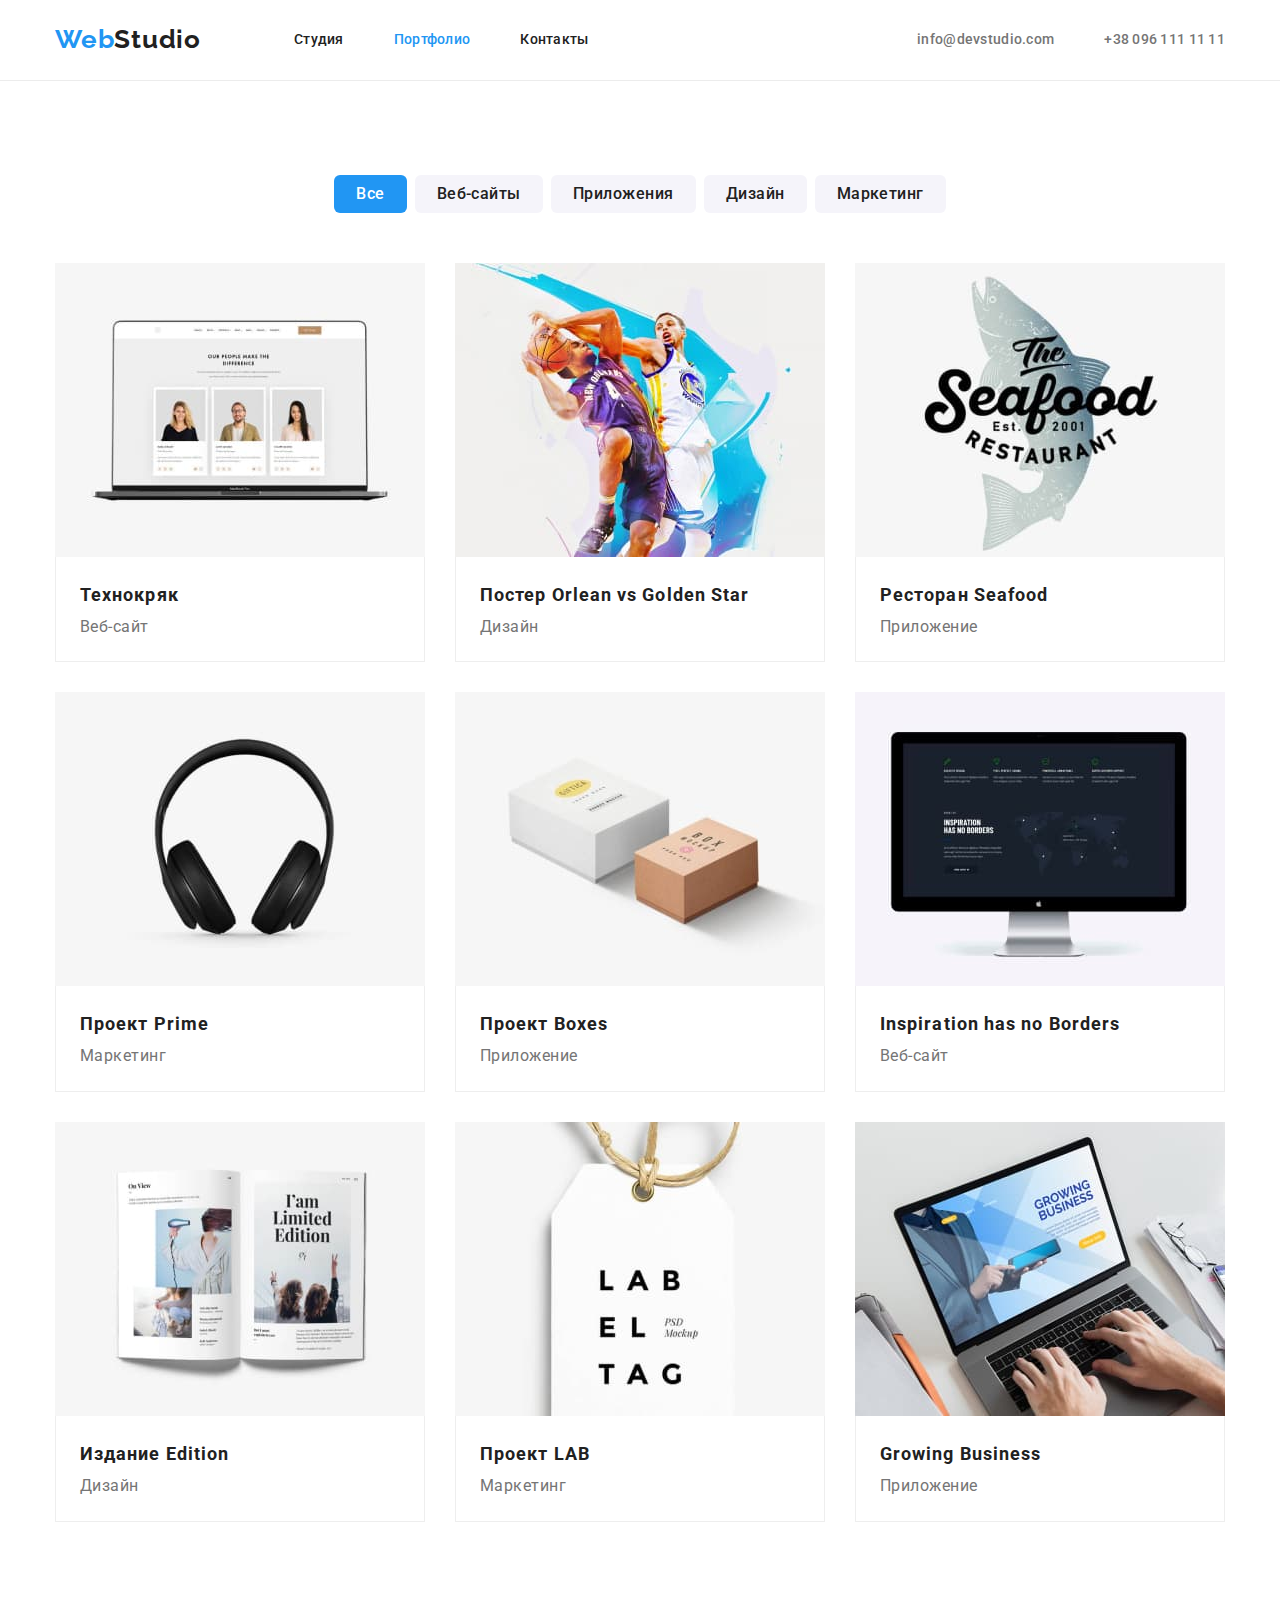
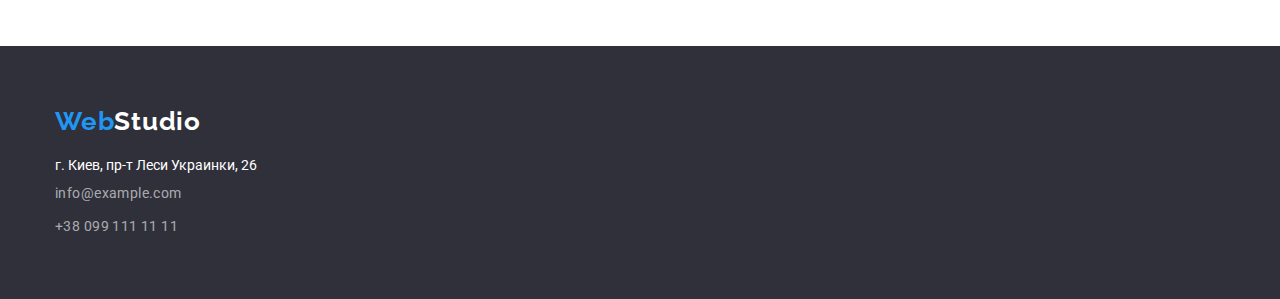
==== commit 02b009fb: "resubmit(2)" ====
--- a/portfolio.html
+++ b/portfolio.html
@@ -11,6 +11,10 @@
     <link
       href="https://fonts.googleapis.com/css2?family=Raleway:wght@700&family=Roboto:wght@400;500;700;900&display=swap"
       rel="stylesheet"
+    />
+    <link
+      rel="stylesheet"
+      href="https://cdnjs.cloudflare.com/ajax/libs/modern-normalize/1.1.0/modern-normalize.min.css"
     />
     <link rel="stylesheet" href="./css/styles.css" />
   </head>
--- a/css/styles.css
+++ b/css/styles.css
@@ -183,11 +183,12 @@
     line-height: 1.7;
     letter-spacing: 0.03em;
     color:var(--secondary-text-color);
-    
+    display: flex;
 }
 .item-features{
-    display:inline-block;
+    display: block;
     width: 270px;
+    margin-right: 30px;
    }
 .item-features:last-child {
     margin-right: 0;}
@@ -201,9 +202,6 @@
     color:var(--main-text-color);
     margin-bottom: 10px;
 }
-.content-features{
-    width: 270px;
-} 
 
 /*work*/
 .work {
@@ -291,8 +289,10 @@
 .colortext-footer {
     color: var(--text-color);
 }
+.address{
+margin-top: 20px;
+}
 .address-list{
-    margin-top: 20px;
     padding-left: 0;
     font-size: 14px;
     font-style: normal;
@@ -300,6 +300,9 @@
 }
 .footer-item{
     margin-bottom: 9px;
+}
+.footer-item:last-child{
+margin-bottom: 0;
 }
 .mail{
     font-style: normal;
@@ -379,7 +382,7 @@
 .portfolio-all-btn:focus {
     background: var(--main-background-color);
     color:var(--main-text-color)
-    cursor: pointer;
+    cursor pointer;
 }
 
 .subtitle{
